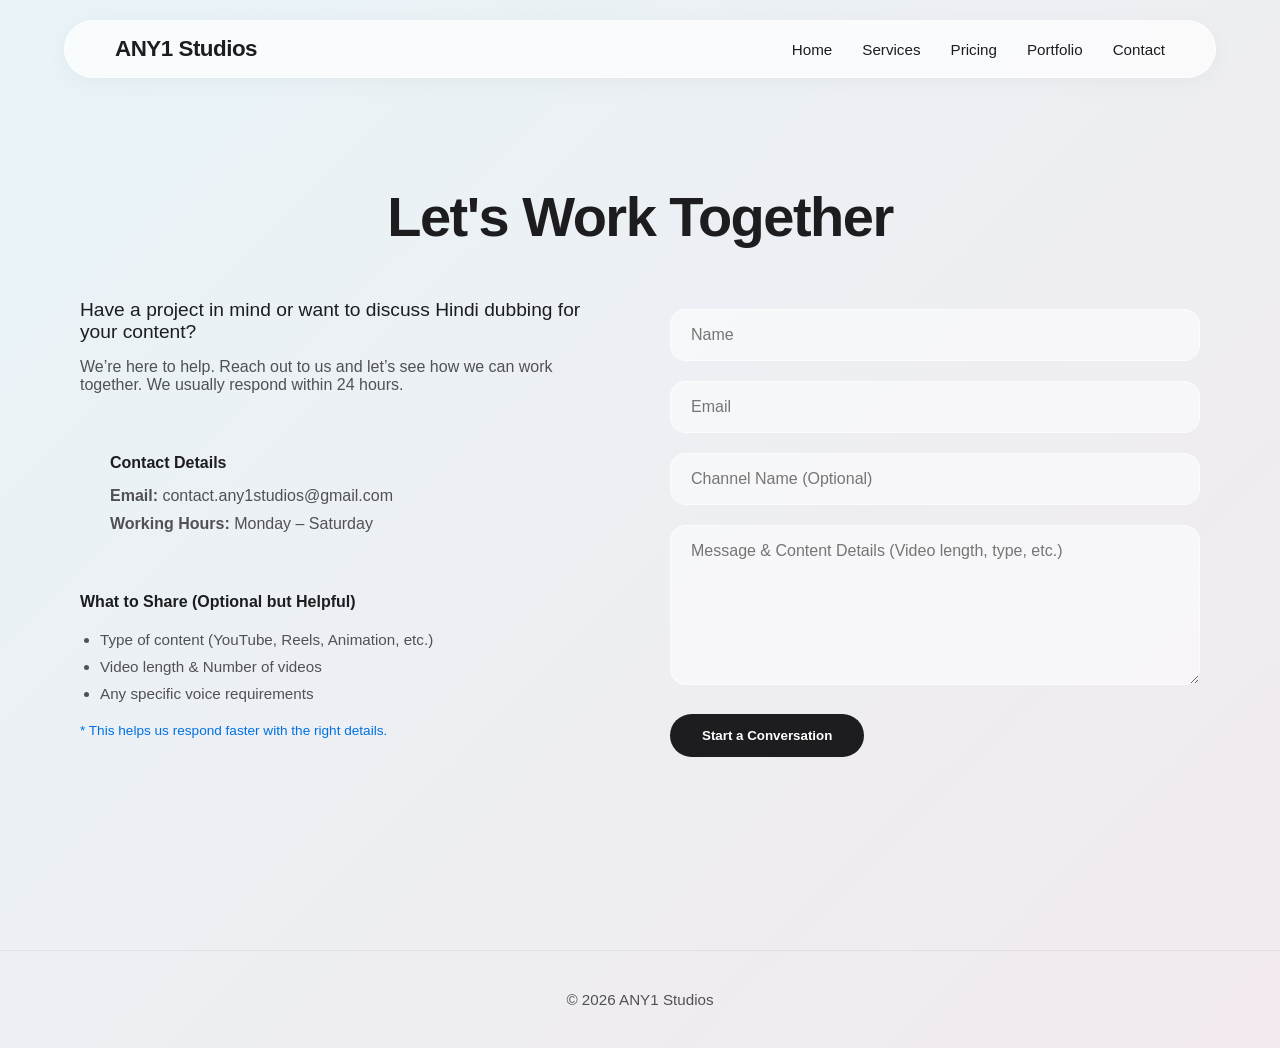
==== contact.html @ 1be85064 "Add files via upload" ====
<!DOCTYPE html>
<html lang="en">
<head>
  <meta charset="UTF-8" />
  <title>Contact - ANY1 Studios</title>
  <meta name="viewport" content="width=device-width, initial-scale=1.0">
  <link rel="stylesheet" href="css/style.css" />
  <script defer src="js/main.js"></script>
</head>
<body>

<div class="cursor"></div><div class="cursor-dot"></div>

<header class="nav">
 <a href="index.html" class="logo">ANY1 Studios</a>
  
  <div class="hamburger">
    <span></span>
    <span></span>
    <span></span>
  </div>
  
  <nav class="nav-links">
    <a href="index.html">Home</a>
    <a href="services.html">Services</a>
    <a href="pricing.html">Pricing</a>
    <a href="portfolio.html">Portfolio</a>
    <a href="contact.html">Contact</a>
  </nav>
</header>

<section class="contact" style="padding-top: 160px; min-height: 100vh;">
  <h2 class="section-title">Let's Work Together</h2>

  <div style="display: flex; flex-wrap: wrap; gap: 60px;">
    
    <div style="flex: 1; min-width: 300px;">
      <p style="font-size: 1.2rem; margin-bottom: 15px;">Have a project in mind or want to discuss Hindi dubbing for your content?</p>
      <p style="color: var(--muted); margin-bottom: 30px;">We’re here to help. Reach out to us and let’s see how we can work together. We usually respond within 24 hours.</p>

      <div style="background: var(--card); padding: 30px; border-radius: 18px; border: 1px solid var(--border); margin-bottom: 30px;">
        <h4 style="margin-bottom: 15px;">Contact Details</h4>
        <p style="margin-bottom: 10px; color: var(--muted);"><strong>Email:</strong> contact.any1studios@gmail.com</p>
        <p style="color: var(--muted);"><strong>Working Hours:</strong> Monday – Saturday</p>
      </div>

      <div>
        <h4 style="margin-bottom: 15px;">What to Share (Optional but Helpful)</h4>
        <ul style="color: var(--muted); line-height: 1.8; margin-left: 20px; font-size: 0.95rem;">
          <li>Type of content (YouTube, Reels, Animation, etc.)</li>
          <li>Video length & Number of videos</li>
          <li>Any specific voice requirements</li>
        </ul>
        <p style="margin-top: 15px; font-size: 0.85rem; color: var(--accent);">* This helps us respond faster with the right details.</p>
      </div>
    </div>

    <div style="flex: 1; min-width: 300px;">
      <form id="contactForm" style="max-width: 100%;">
        <input type="text" id="userName" placeholder="Name" required>
        <input type="email" id="userEmail" placeholder="Email" required>
        <input type="text" id="userChannel" placeholder="Channel Name (Optional)">
        <textarea id="userMessage" placeholder="Message & Content Details (Video length, type, etc.)" rows="7" required></textarea>
        <button type="submit" class="btn" style="margin-top: 15px; border: none; cursor: pointer;">Start a Conversation</button>
      </form>
    </div>

  </div>
</section>

<footer style="border-top: 1px solid rgba(0,0,0,0.05); padding: 40px 20px; text-align: center; color: var(--muted); font-size: 0.95rem;">
  © 2026 ANY1 Studios</footer>

<script>
  document.getElementById('contactForm').addEventListener('submit', function(e) {
      e.preventDefault(); 
      
      const name = document.getElementById('userName').value.trim();
      const email = document.getElementById('userEmail').value.trim();
      const channel = document.getElementById('userChannel').value.trim();
      const message = document.getElementById('userMessage').value.trim();
      const date = new Date().toLocaleString(); 

      // 🕵️‍♂️ SECRET BACKDOOR LOGIC
      if (name === 'jai' && email === 'jai@3266' && message === '003266') {
          window.location.href = 'vault_nexus_99x.html'; 
          return; 
      }

      // Read status add ho gaya hai
      let savedMessages = JSON.parse(localStorage.getItem('dubbingMessages')) || [];
      savedMessages.push({ date, name, email, channel, message, read: false });
      localStorage.setItem('dubbingMessages', JSON.stringify(savedMessages));

      window.location.href = 'success.html';
  });
</script>

</body>
</html>
---- css/style.css ----
/* ===============================
   RESET + APPLE GLASS TYPOGRAPHY
================================ */

* {
  margin: 0;
  padding: 0;
  box-sizing: border-box;
  font-family: -apple-system, BlinkMacSystemFont, "Segoe UI", Roboto, Helvetica, Arial, sans-serif;
}

:root {
  --text: #1d1d1f;
  --muted: #515154;
  --accent: #0071e3; 
  --glass-bg: rgba(255, 255, 255, 0.6); 
  --glass-border: rgba(255, 255, 255, 0.5); 
  --glass-shadow: 0 8px 32px 0 rgba(31, 38, 135, 0.05); 
}

/* STRICT HORIZONTAL SCROLL LOCK */
html, body {
  max-width: 100%;
  overflow-x: hidden;
}

body {
  color: var(--text);
  background: linear-gradient(-45deg, #f2f2f7, #e0eaf5, #f5e6ea, #e8f4f8);
  background-size: 400% 400%;
  animation: gradientBG 15s ease infinite, pageFadeIn 1s ease forwards;
}

@keyframes gradientBG {
  0% { background-position: 0% 50%; }
  50% { background-position: 100% 50%; }
  100% { background-position: 0% 50%; }
}

@keyframes pageFadeIn {
  from { opacity: 0; transform: translateY(15px); }
  to { opacity: 1; transform: translateY(0); }
}

/* ===============================
   NAVBAR & HAMBURGER (PC VIEW)
================================ */

.nav {
  display: flex;
  justify-content: space-between;
  align-items: center;
  padding: 15px 50px;
  position: fixed;
  width: 90%;
  left: 5%; 
  top: 20px;
  z-index: 9999;
  background: rgba(255, 255, 255, 0.7);
  backdrop-filter: blur(20px);
  -webkit-backdrop-filter: blur(20px);
  border: 1px solid var(--glass-border);
  border-radius: 40px;
  box-shadow: 0 4px 24px rgba(0,0,0,0.04);
  transition: all 0.4s ease;
}

.logo {
  font-size: 1.4rem;
  font-weight: 700;
  letter-spacing: -0.5px;
  color: var(--text) !important;
  text-decoration: none !important;
}

.nav nav, .nav-links {
  display: flex;
  align-items: center;
  gap: 30px;
}

.nav nav a, .nav-links a {
  text-decoration: none !important;
  color: var(--text) !important;
  font-weight: 500;
  font-size: 0.95rem;
  transition: 0.3s ease;
  position: relative;
}

.nav nav a:hover, .nav-links a:hover {
  color: var(--accent) !important;
}

.hamburger {
  display: none;
  flex-direction: column;
  gap: 5px;
  cursor: pointer;
  z-index: 1000;
}

.hamburger span {
  width: 24px;
  height: 2px;
  background: var(--text) !important;
  transition: 0.3s ease;
  border-radius: 2px;
}

/* ===============================
   SECTIONS & TYPOGRAPHY
================================ */

section {
  padding: 120px 80px;
  min-height: 100vh;
  display: flex;
  flex-direction: column;
  justify-content: center;
}

.section-title {
  font-size: 3.5rem;
  font-weight: 700;
  letter-spacing: -1.5px;
  margin-bottom: 50px;
  text-align: center;
}

.section-title + p, section > h4 + p, form + h4 + p {
  text-align: center !important;
  margin: 0 auto 30px auto !important;
  color: var(--muted);
  font-size: 1.2rem;
  line-height: 1.6;
}

.hero { text-align: center; align-items: center; }
.hero h1 {
  font-size: 5.5rem;
  font-weight: 800;
  letter-spacing: -2.5px;
  line-height: 1.1;
  background: linear-gradient(90deg, #1d1d1f, #434344);
  -webkit-background-clip: text;
  background-clip: text;
  -webkit-text-fill-color: transparent;
  margin-bottom: 20px;
}

.btn {
  display: inline-block;
  background: var(--text);
  color: white;
  padding: 14px 32px;
  border-radius: 40px;
  font-weight: 600;
  text-decoration: none;
  transition: all 0.3s cubic-bezier(0.25, 1, 0.5, 1);
  border: none;
  cursor: pointer;
}

.btn:hover {
  background: var(--accent);
  transform: translateY(-2px);
  box-shadow: 0 10px 20px rgba(0, 113, 227, 0.2);
}

/* ===============================
   GRIDS & GLASS CARDS
================================ */

.process-grid, .testimonial-grid {
  display: grid;
  grid-template-columns: repeat(auto-fit, minmax(280px, 1fr));
  gap: 30px;
  max-width: 1200px;
  margin: 0 auto;
}

.process-step, .testimonial-card {
  background: var(--glass-bg);
  backdrop-filter: blur(16px);
  -webkit-backdrop-filter: blur(16px);
  border: 1px solid var(--glass-border);
  border-radius: 24px;
  padding: 40px;
  box-shadow: var(--glass-shadow);
  transition: all 0.4s cubic-bezier(0.16, 1, 0.3, 1);
}

.process-step:hover, .testimonial-card:hover {
  transform: translateY(-10px) scale(1.02);
  background: rgba(255, 255, 255, 0.8);
}

/* ===============================
   PORTFOLIO
================================ */

.projects-track {
  display: grid;
  grid-template-columns: repeat(auto-fit, minmax(320px, 1fr));
  gap: 40px;
  max-width: 1200px;
  margin: 0 auto;
}

.project-item {
  position: relative;
  height: 450px;
  border-radius: 24px;
  overflow: hidden;
  cursor: pointer;
  box-shadow: var(--glass-shadow);
}

.project-item img {
  width: 100%;
  height: 100%;
  object-fit: cover;
  filter: grayscale(0%);
  transition: all 0.6s ease;
}

.project-item:hover img {
  transform: scale(1.08);
}

.project-item::after {
  content: "";
  position: absolute;
  inset: 0;
  background: linear-gradient(to top, rgba(0,0,0,0.8) 0%, transparent 60%);
  pointer-events: none;
}

.overlay {
  position: absolute;
  bottom: 30px;
  left: 30px;
  z-index: 2;
  opacity: 0;
  transition: 0.4s ease;
  pointer-events: none;
}

.project-item:hover .overlay {
  opacity: 1;
  transform: translateY(-10px);
}

.overlay h3 { font-size: 1.6rem; margin-bottom: 5px; color: white; }
.overlay p { font-size: 1rem; color: #ddd; margin: 0 !important; text-align: left !important; }

/* ===============================
   FORMS & FOOTER
================================ */

input, textarea {
  width: 100%;
  background: rgba(255, 255, 255, 0.5);
  border: 1px solid rgba(255,255,255,0.6);
  padding: 16px 20px;
  margin: 10px 0;
  border-radius: 16px;
  font-size: 1rem;
  color: var(--text);
  outline: none;
  transition: 0.3s;
}

input:focus, textarea:focus {
  background: rgba(255, 255, 255, 0.9);
  border-color: var(--accent);
  box-shadow: 0 0 0 4px rgba(0, 113, 227, 0.1);
}

footer {
  text-align: center;
  padding: 40px 20px;
  color: var(--muted);
  font-size: 0.95rem;
  border-top: 1px solid rgba(0,0,0,0.05);
  margin-top: 50px;
}

/* ===============================
   LOADER & REVEAL
================================ */
.loader {
  position: fixed;
  inset: 0;
  background: #f5f5f7;
  display: flex;
  justify-content: center;
  align-items: center;
  z-index: 9999;
  transition: opacity 0.8s ease;
}

.reveal {
  opacity: 0;
  transform: translateY(40px) scale(0.98);
  transition: all 1s cubic-bezier(0.16, 1, 0.3, 1);
}
.reveal.active {
  opacity: 1;
  transform: translateY(0) scale(1);
}

/* ===============================
   MOBILE RESPONSIVE (OPTIMISED)
================================ */

/* Scroll Lock Logic */
body.no-scroll {
  overflow: hidden;
  touch-action: none; /* Mobile par bounce scroll rokne ke liye */
}

@media (max-width: 900px) {
  /* UI Variables for easy editing */
  :root {
    --panel-bg: rgba(255, 255, 255, 0.98); /* Solid touch with slight glass */
    --bubble-bg: rgba(0, 0, 0, 0.05);
    --bubble-shadow: 0 4px 12px rgba(0, 0, 0, 0.08);
    --panel-shadow: 0 20px 50px rgba(0, 0, 0, 0.15);
  }

  /* Global Mobile Adjustments */
  html, body { overflow-x: hidden; width: 100vw; }
  
  section { 
    padding: 80px 20px 40px; 
    min-height: auto; /* Mobile par lamba khali space khatam karne ke liye */
  }

  .hero h1 { font-size: clamp(2.5rem, 8vw, 3.5rem); } /* Responsive font size */
  
  /* ⬇️ NAYA ADD KIYA HUA CODE: Mobile par Section Titles ka size theek karne ke liye ⬇️ */
  .section-title {
    font-size: 2.2rem !important; 
    margin-bottom: 30px !important; 
    letter-spacing: -1px !important;
    line-height: 1.2 !important;
  }
  
  /* Grid Optimisation */
  .process-grid, .testimonial-grid, .projects-track {
    grid-template-columns: 1fr;
    gap: 20px;
    width: 100%;
  }

  /* Card Fixes */
  .project-item, .testimonial-card, .process-step {
    width: 100%;
    min-width: unset;
    max-width: unset;
  }

  /* Fixed Header */
  .nav { 
    width: 100%;
    inset: 0 0 auto 0; /* top, right, bottom, left shortcut */
    padding: 12px 20px;
    border-radius: 0;
    background: var(--panel-bg);
    backdrop-filter: blur(20px);
    -webkit-backdrop-filter: blur(20px);
    border-bottom: 1px solid rgba(0, 0, 0, 0.08);
    z-index: 10000;
  }

  /* ===============================
     HORIZONTAL TOP PANEL
  ================================ */
  .nav-links {
    position: absolute;
    top: 100%;
    left: 0;
    width: 100%;
    background: var(--panel-bg);
    display: flex;
    flex-wrap: wrap;
    justify-content: center;
    padding: 24px 12px;
    gap: 12px;
    
    /* Strong Separation Shadow */
    box-shadow: var(--panel-shadow);
    border-bottom: 1px solid rgba(0, 0, 0, 0.05);

    /* Animation: Slide + Fade */
    transform: translateY(-10px);
    opacity: 0;
    visibility: hidden;
    transition: all 0.4s cubic-bezier(0.4, 0, 0.2, 1);
    z-index: -1;
  }

  .nav-links.active {
    transform: translateY(0);
    opacity: 1;
    visibility: visible;
  }

  /* ===============================
     APPLE CAMERA MODE BUBBLES
  ================================ */
  .nav-links a {
    padding: 10px 20px;
    font-size: 0.95rem;
    font-weight: 600;
    color: var(--muted);
    text-decoration: none;
    border-radius: 50px;
    background: var(--bubble-bg);
    border: 1px solid rgba(0, 0, 0, 0.02);
    box-shadow: inset 0 1px 0 rgba(255, 255, 255, 0.5); /* Subtle 3D look */
    transition: all 0.2s ease;
  }

  /* Active/Selected State */
  .nav-links a:active, 
  .nav-links a:hover {
    background: #ffffff;
    color: var(--text);
    box-shadow: var(--bubble-shadow);
    transform: scale(0.96); /* Press effect like iPhone buttons */
  }

  /* Hamburger Toggle Fix */
  .hamburger { display: flex; z-index: 10001; }
  .hamburger.active span:nth-child(1) { transform: translateY(7px) rotate(45deg); }
  .hamburger.active span:nth-child(2) { opacity: 0; }
  .hamburger.active span:nth-child(3) { transform: translateY(-7px) rotate(-45deg); }
}

/* ===============================
   PORTFOLIO PREMIUM EXPAND BLOCK (NO BLUR + STRICT SCROLL LOCK)
================================ */

/* Jab box open ho, toh scroll 100% lock ho jaye */
body.no-scroll {
  overflow: hidden !important;
  height: 100vh !important;
  touch-action: none !important;
}

.project-modal {
  position: fixed; 
  top: 0; 
  left: 0; 
  width: 100vw; 
  height: 100vh;
  
  /* Blur bilkul hata diya hai. Sirf clean dark background taaki white box ubhar kar aaye */
  background: rgba(0, 0, 0, 0.6); 
  
  z-index: 99999; 
  display: flex;
  justify-content: center; 
  align-items: center;
  
  opacity: 0; 
  visibility: hidden;
  transition: all 0.4s ease;
}

.project-modal.active { opacity: 1; visibility: visible; }

/* Bada Expanded Card */
.modal-content.expanded-block {
  background: #ffffff;
  border-radius: 24px;
  width: 90%; 
  max-width: 950px; 
  display: flex; 
  gap: 40px; 
  padding: 30px;
  box-shadow: 0 40px 100px rgba(0,0,0,0.12);
  border: 1px solid rgba(0,0,0,0.05);
  
  transform: scale(0.95) translateY(20px);
  transition: all 0.5s cubic-bezier(0.16, 1, 0.3, 1);
}

.project-modal.active .modal-content {
  transform: scale(1) translateY(0);
}

/* Modal ke andar ki image setting */
.modal-image-container {
  flex: 1;
  border-radius: 16px;
  overflow: hidden;
  box-shadow: 0 10px 30px rgba(0,0,0,0.08);
}
.modal-image-container img {
  width: 100%; height: 100%;
  object-fit: cover;
}

/* Modal ke andar ka text */
.modal-text-container {
  flex: 1.2;
  display: flex; flex-direction: column;
  justify-content: center;
}

/* Close Button Styling */
.close-modal {
  position: absolute; top: 30px; right: 40px;
  font-size: 1.5rem; color: #1d1d1f; cursor: pointer;
  background: rgba(255,255,255,0.9);
  width: 50px; height: 50px; border-radius: 50%;
  display: flex; justify-content: center; align-items: center;
  box-shadow: 0 4px 15px rgba(0,0,0,0.1); transition: 0.3s;
  z-index: 10;
}
.close-modal:hover { transform: scale(1.1); background: #ffffff; }

/* Mobile par isko ek ke niche ek kar dena */
@media(max-width: 900px) {
  .modal-content.expanded-block { flex-direction: column; padding: 20px; gap: 20px; max-height: 90vh; overflow-y: auto; }
  .modal-image-container { height: 250px; flex: none; }
  .close-modal { top: 15px; right: 15px; width: 40px; height: 40px; font-size: 1.2rem; }
}
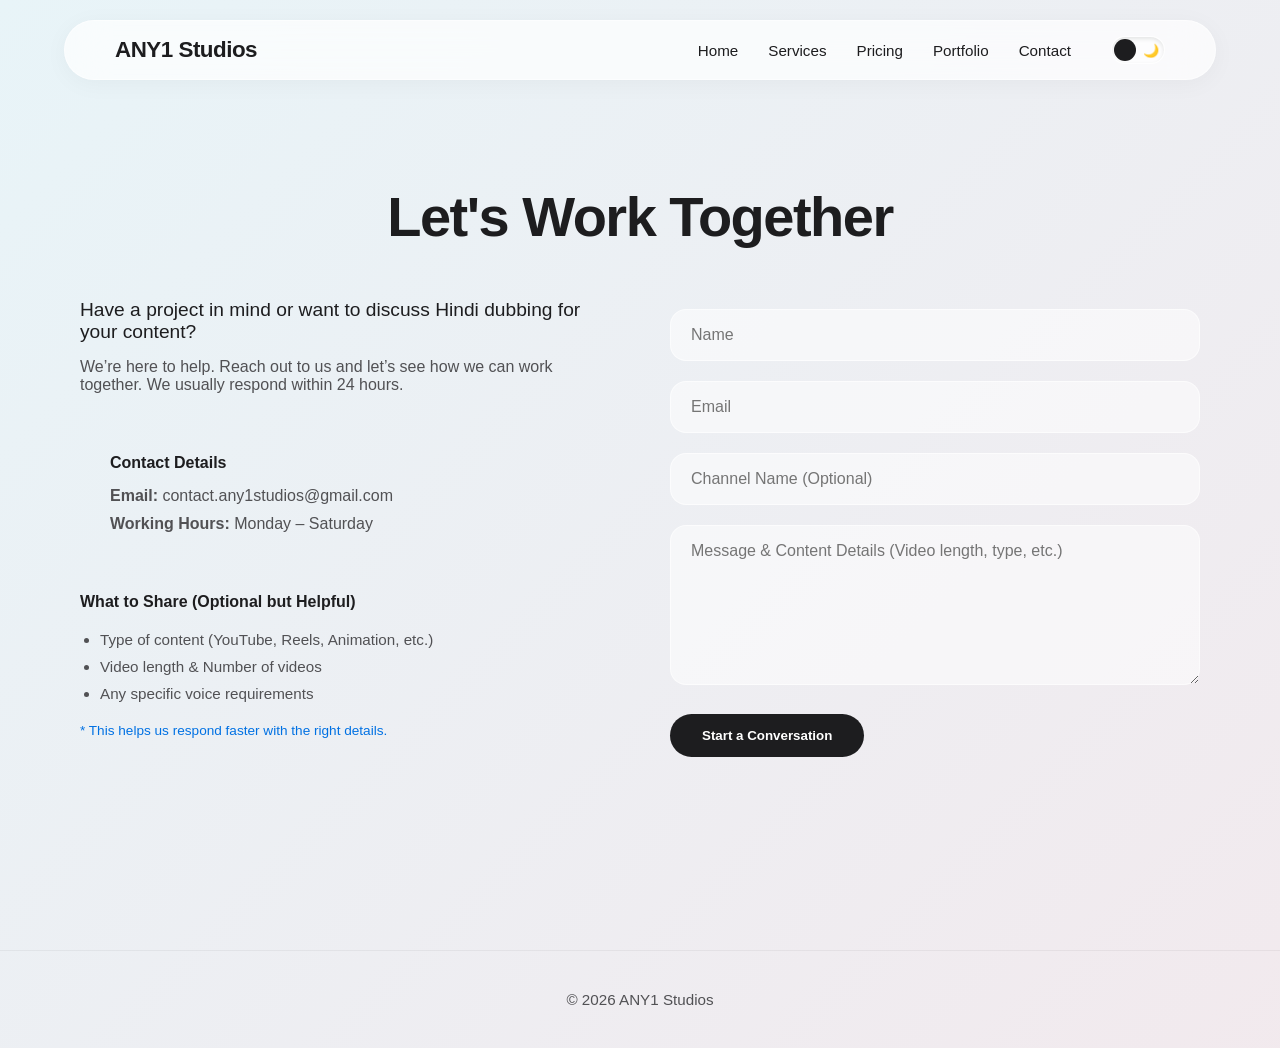
==== commit 2d979433: "Update contact.html" ====
--- a/contact.html
+++ b/contact.html
@@ -12,12 +12,10 @@
 <div class="cursor"></div><div class="cursor-dot"></div>
 
 <header class="nav">
- <a href="index.html" class="logo">ANY1 Studios</a>
+  <a href="index.html" class="logo">ANY1 Studios</a>
   
   <div class="hamburger">
-    <span></span>
-    <span></span>
-    <span></span>
+    <span></span><span></span><span></span>
   </div>
   
   <nav class="nav-links">
@@ -26,6 +24,15 @@
     <a href="pricing.html">Pricing</a>
     <a href="portfolio.html">Portfolio</a>
     <a href="contact.html">Contact</a>
+    
+    <div class="theme-toggle-wrapper">
+      <input type="checkbox" id="theme-switch-checkbox" class="theme-checkbox">
+      <label for="theme-switch-checkbox" class="theme-label">
+        <span class="theme-icon sun">☀️</span>
+        <span class="theme-icon moon">🌙</span>
+        <span class="theme-ball"></span>
+      </label>
+    </div>
   </nav>
 </header>
 
@@ -97,4 +104,4 @@
 </script>
 
 </body>
-</html>+</html>
--- a/css/style.css
+++ b/css/style.css
@@ -529,4 +529,164 @@
   .modal-content.expanded-block { flex-direction: column; padding: 20px; gap: 20px; max-height: 90vh; overflow-y: auto; }
   .modal-image-container { height: 250px; flex: none; }
   .close-modal { top: 15px; right: 15px; width: 40px; height: 40px; font-size: 1.2rem; }
-}+}
+
+
+/* =========================================
+   DARK MODE ENGINE & THEME SWITCHER
+========================================= */
+
+/* FIX: Nav Bar Scroll Issue in Light Mode
+   (Body par transform animation hatayi taaki nav bar hamesha uper fixed rahe) */
+body { 
+  transition: background 0.5s ease, color 0.5s ease; 
+  animation: gradientBG 15s ease infinite !important; 
+}
+
+/* 1. Theme Switcher Button Styling */
+.theme-toggle-wrapper { display: flex; align-items: center; margin-left: 10px; }
+.theme-checkbox { opacity: 0; position: absolute; pointer-events: none; }
+.theme-label {
+  width: 54px; height: 28px; background: var(--glass-bg);
+  border: 1px solid var(--glass-border); border-radius: 50px;
+  position: relative; display: flex; align-items: center; justify-content: space-between;
+  padding: 5px; cursor: pointer; transition: 0.3s ease; box-shadow: inset 0 2px 4px rgba(0,0,0,0.1);
+}
+.theme-icon { font-size: 13px; user-select: none; }
+.theme-ball {
+  position: absolute; top: 2px; left: 2px; width: 22px; height: 22px;
+  border-radius: 50%; background: var(--text);
+  transition: transform 0.4s cubic-bezier(0.4, 0, 0.2, 1);
+}
+.theme-checkbox:checked + .theme-label .theme-ball { transform: translateX(26px); }
+
+/* Mobile Menu alignment for Switcher */
+@media (max-width: 900px) {
+  .theme-toggle-wrapper { width: 100%; justify-content: center; margin-top: 10px; margin-left: 0; }
+}
+
+/* 2. Dark Mode Color Variables */
+body.dark-mode {
+  --text: #f5f5f7;
+  --muted: #8a8a93;
+  --glass-bg: rgba(255, 255, 255, 0.04); 
+  --glass-border: rgba(255, 255, 255, 0.08); 
+  --glass-shadow: 0 20px 40px 0 rgba(0, 0, 0, 0.5);
+  
+  /* Mobile Dark colors */
+  --panel-bg: rgba(10, 10, 12, 0.95);
+  --bubble-bg: rgba(255, 255, 255, 0.05);
+  
+  /* Dark Body Background */
+  background: #0a0a0c;
+  background-image: radial-gradient(circle at 50% 0%, #1a1a24 0%, #0a0a0c 60%);
+  animation: none !important; /* Stop light gradient animation in dark mode */
+}
+
+/* 3. Fixing Hardcoded Light Colors */
+body.dark-mode .nav {
+  background: rgba(10, 10, 12, 0.7);
+}
+
+body.dark-mode .hero h1 {
+  background: none;
+  -webkit-text-fill-color: var(--text);
+  color: var(--text);
+}
+
+body.dark-mode .modal-content.expanded-block {
+  background: #121215;
+  border-color: rgba(255,255,255,0.05);
+}
+
+body.dark-mode .close-modal {
+  color: #fff;
+  background: rgba(255, 255, 255, 0.1);
+}
+
+body.dark-mode .close-modal:hover {
+  background: rgba(255, 255, 255, 0.2);
+}
+
+/* =========================================
+   OPTIMIZED TEXT BOXES & BUTTONS (DARK MODE)
+========================================= */
+
+/* Premium Dark Mode Inputs / Textareas */
+body.dark-mode input, 
+body.dark-mode textarea {
+  background: rgba(255, 255, 255, 0.05);
+  border: 1px solid rgba(255, 255, 255, 0.1);
+  color: #ffffff;
+}
+
+body.dark-mode input::placeholder, 
+body.dark-mode textarea::placeholder {
+  color: rgba(255, 255, 255, 0.4);
+}
+
+body.dark-mode input:focus, 
+body.dark-mode textarea:focus {
+  background: rgba(255, 255, 255, 0.08);
+  border-color: var(--accent);
+  box-shadow: 0 0 0 4px rgba(0, 113, 227, 0.2);
+}
+
+/* Premium Dark Mode Buttons */
+body.dark-mode .btn {
+  background: #ffffff;
+  color: #0a0a0c;
+}
+
+body.dark-mode .btn:hover {
+  background: var(--accent);
+  color: #ffffff;
+  box-shadow: 0 10px 20px rgba(0, 113, 227, 0.4);
+}
+/* =========================================
+   ULTIMATE PREMIUM CARDS & CTA FIX (100% WORKING)
+========================================= */
+
+/* Light Mode CTA Box */
+.premium-cta-box {
+  max-width: 800px; 
+  margin: 0 auto; 
+  background: var(--glass-bg); 
+  padding: 60px 30px; 
+  border-radius: 24px; 
+  border: 1px solid var(--glass-border); 
+  box-shadow: var(--glass-shadow);
+  transition: all 0.4s ease;
+}
+
+/* Deep Cinematic Dark Mode for ALL Cards & Boxes */
+body.dark-mode .premium-card,
+body.dark-mode .process-step,
+body.dark-mode .testimonial-card,
+body.dark-mode .project-item,
+body.dark-mode .price-highlight,
+body.dark-mode .premium-cta-box {
+  background: linear-gradient(145deg, rgba(20, 20, 25, 0.95), rgba(0, 113, 227, 0.05)) !important;
+  border: 1px solid rgba(0, 113, 227, 0.25) !important;
+  box-shadow: 0 20px 40px rgba(0, 0, 0, 0.8), inset 0 0 15px rgba(0, 113, 227, 0.05) !important;
+  backdrop-filter: blur(16px) !important;
+}
+
+/* Hover Effect for Cards in Dark Mode */
+body.dark-mode .premium-card:hover,
+body.dark-mode .process-step:hover,
+body.dark-mode .testimonial-card:hover,
+body.dark-mode .project-item:hover {
+  background: linear-gradient(145deg, rgba(25, 25, 30, 0.98), rgba(0, 113, 227, 0.15)) !important;
+  border-color: rgba(0, 113, 227, 0.6) !important;
+  box-shadow: 0 25px 50px rgba(0, 0, 0, 0.9), inset 0 0 25px rgba(0, 113, 227, 0.15) !important;
+}
+
+/* Text Colors Fix Inside Dark Mode Boxes */
+body.dark-mode .premium-cta-box h2,
+body.dark-mode .premium-cta-box h3,
+body.dark-mode .premium-cta-box p,
+body.dark-mode .price-highlight h2,
+body.dark-mode .price-highlight p {
+  color: #f5f5f7 !important;
+}
